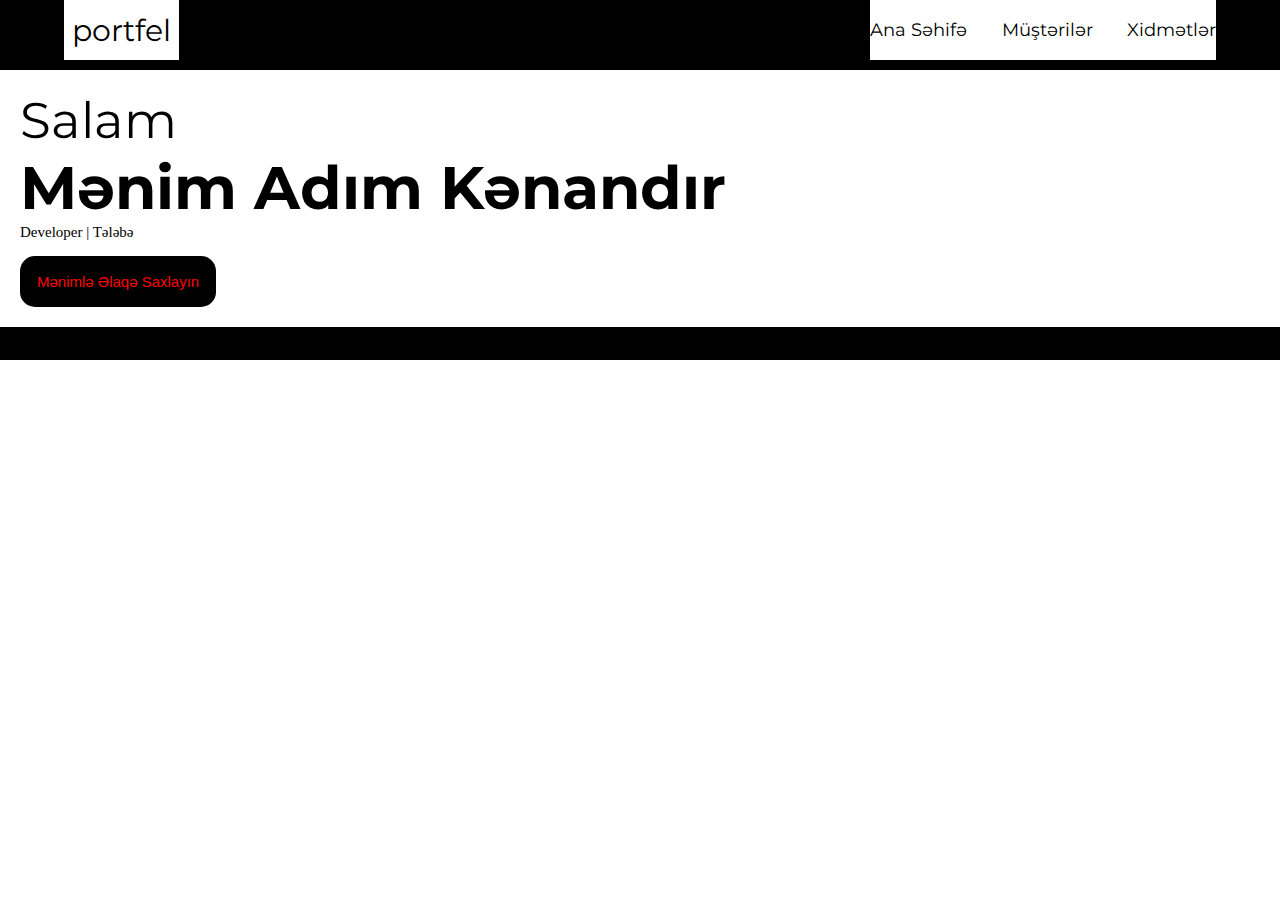
==== ana-səhifə.html @ b4ebdd86 "pankart" ====
<!DOCTYPE html>
<html lang="en">
<head>
    <meta charset="UTF-8">
    <meta name="viewport" content="width=device-width, initial-scale=1.0">
    <link rel="stylesheet" href="style.css">
    
    <title>MV</title>
</head>
<body>
  <!-- başlıq -->
  <header class="başlıq">
    <div class="logo">
        <p>portfel</p>
    </div>
    <div class="nav">
        <ul class="nav-list">
            <li><a href="ana-səhifə.html">Ana Səhifə</a></li>
            <li><a href="müştərilər.html">Müştərilər</a></li>
            <li><a href="xidmətlər.html">Xidmətlər</a></li>         
        </ul>
    </div>    
  </header>
  <!-- pankart -->
     <section class="pankart">
      <div class="detaylar">
        
        <p class="p1">
          Salam
        </p>
        <p class="p2">
          Mənim Adım Kənandır
        </p>
        <p class="p3">
        Developer | Tələbə
        </p>
        <button class="məs">
          Mənimlə Əlaqə Saxlayın
        </button>

        
      </div>
     </section>

</body>
</html>
---- style.css ----
@import url('https://fonts.googleapis.com/css2?family=Montserrat:wght@100;200;300;400;500;600;900&display=swap');


*{
    padding: 0;
    margin: 0;
    box-sizing: border-box;
}
            /* başlıq css */
.başlıq{
    width: 100%;
    display: flex; 
    background-color: black;
    padding-left: 5%;
    padding-right: 5%;
    justify-content: space-between;
}
.logo{
    width: 10%;
    height: 60px;
    background-color: white;
    display: flex;
    justify-content: center;
    align-items: center;
    font-family: 'Montserrat', sans-serif ;
    font-size: 30px;
}
.nav{
    width: 30%;
    height: 60px;
    background-color: white;
    text-align: center;
    
}
.nav-list {
    width: 100%;
    height: 60px;
    list-style: none;
    display: inline-flex;
    align-items: center;
    justify-content: space-between;
    text-decoration: none;
    font-family: 'Montserrat', sans-serif ;
    font-size: 18px;
}
.nav-list  li a{
text-decoration: none;
color: black;
}
.nav-list li:hover{
    background-color: red;
    width: 165px;
    margin: 15px;
    padding: 15px;
    border-radius: 10px;

}
         /* pankart css */
.pankart{
    width: 100%;
    height: 300px;
    background-color: black;
    padding-top: 10px;
    padding-bottom: 30px;
    
    
  
}   
.detaylar{
    width: 100%;
    padding: 20px;
    background-color: white;


}     
.p1{
    font-family: 'Montserrat', sans-serif ;
    font-size: 50px;
} 
.p2{
    font-family: 'Montserrat', sans-serif ;
    font-size: 60px;
    font-weight: 700;
}
.p3{
    font-size: 15px;
}
.məs{
    padding: 15px;
    font-size: 15px;
    color: red;
    background-color: black;
    margin-top: 15px;
    border: 2px solid black;
    border-radius: 15px;
    cursor: pointer;
}
.məs:hover{
    background-color: transparent;
    color: red;
}
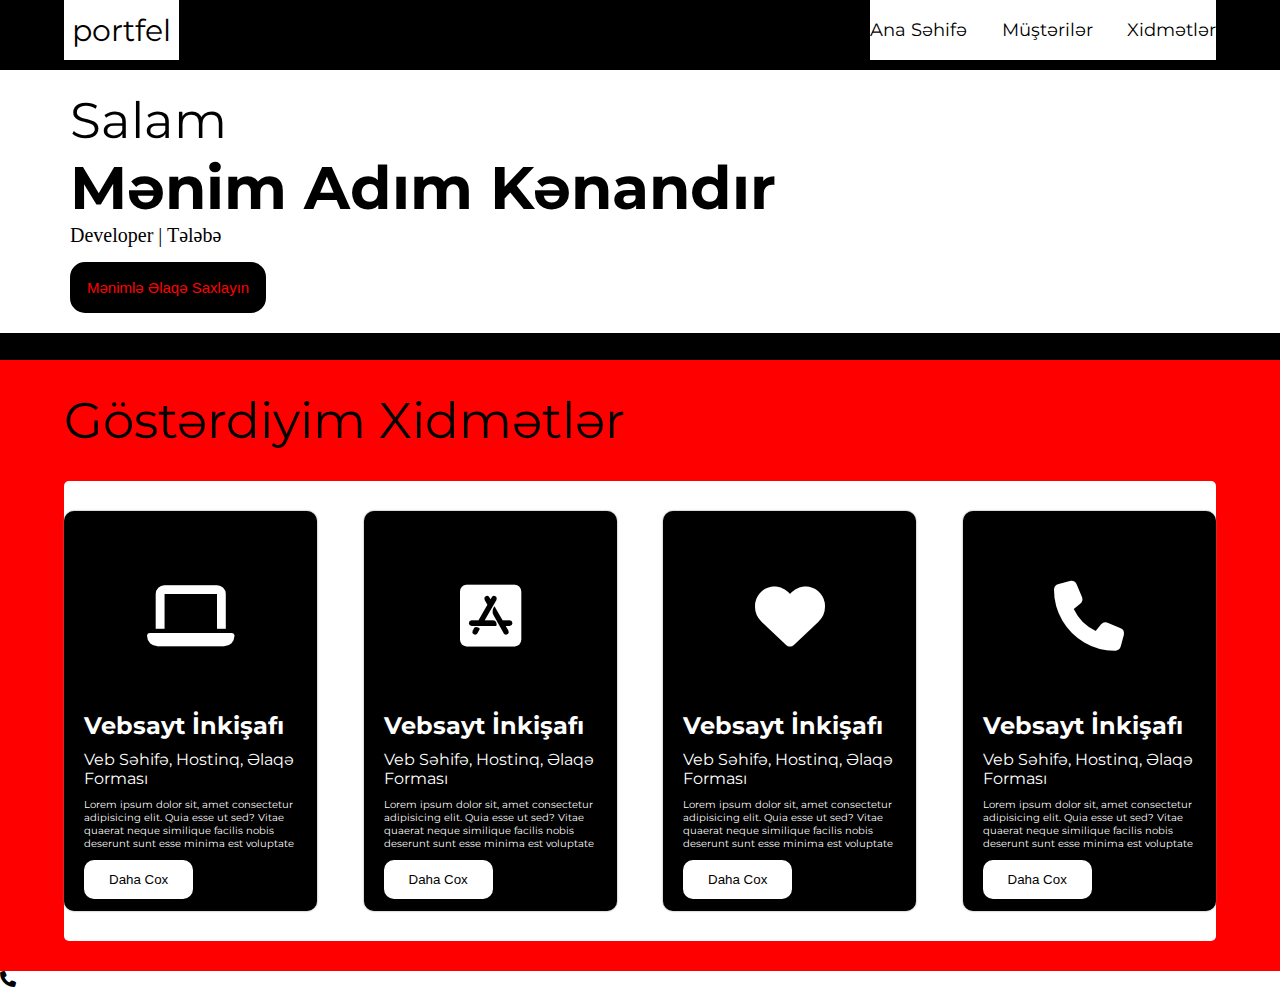
==== commit f9f55218: "ana səhifə" ====
--- a/ana-səhifə.html
+++ b/ana-səhifə.html
@@ -4,7 +4,7 @@
     <meta charset="UTF-8">
     <meta name="viewport" content="width=device-width, initial-scale=1.0">
     <link rel="stylesheet" href="style.css">
-    
+    <link rel="stylesheet" href="https://cdnjs.cloudflare.com/ajax/libs/font-awesome/6.4.2/css/all.min.css">
     <title>MV</title>
 </head>
 <body>
@@ -37,10 +37,39 @@
         <button class="məs">
           Mənimlə Əlaqə Saxlayın
         </button>
-
-        
       </div>
      </section>
-
+  <!-- xidmətlər -->
+      <section class="xidmətlər">
+         <h1 class="xid"> Göstərdiyim Xidmətlər </h1>
+         <div class="xidmət">
+          <div class="xidmətlər-2">
+            <i class="fa-solid fa-laptop ikon"></i>
+            <h2>Vebsayt İnkişafı</h2>
+            <p>Veb Səhifə, Hostinq, Əlaqə Forması</p>
+            <p class="xid-yazi">Lorem ipsum dolor sit, amet consectetur adipisicing elit. Quia esse ut sed? Vitae quaerat neque similique facilis nobis deserunt sunt esse minima est voluptate</p>
+            <button class="xid-but">Daha Cox</button>
+          </div>
+          <div class="xidmətlər-2">
+            <i class="fa-brands fa-app-store-ios ikon"></i>
+            <h2>Vebsayt İnkişafı</h2>
+            <p>Veb Səhifə, Hostinq, Əlaqə Forması</p>
+            <p class="xid-yazi">Lorem ipsum dolor sit, amet consectetur adipisicing elit. Quia esse ut sed? Vitae quaerat neque similique facilis nobis deserunt sunt esse minima est voluptate</p>
+            <button class="xid-but">Daha Cox</button></div>
+          <div class="xidmətlər-2">
+            <i class="fa-solid fa-heart ikon"></i>
+            <h2>Vebsayt İnkişafı</h2>
+            <p>Veb Səhifə, Hostinq, Əlaqə Forması</p>
+            <p class="xid-yazi">Lorem ipsum dolor sit, amet consectetur adipisicing elit. Quia esse ut sed? Vitae quaerat neque similique facilis nobis deserunt sunt esse minima est voluptate</p>
+            <button class="xid-but">Daha Cox</button>          </div>
+          <div class="xidmətlər-2">
+            <i class="fa-solid fa-phone ikon"></i>
+            <h2>Vebsayt İnkişafı</h2>
+            <p>Veb Səhifə, Hostinq, Əlaqə Forması</p>
+            <p class="xid-yazi">Lorem ipsum dolor sit, amet consectetur adipisicing elit. Quia esse ut sed? Vitae quaerat neque similique facilis nobis deserunt sunt esse minima est voluptate</p>
+            <button class="xid-but">Daha Cox</button></div>
+         </div>
+      </section>
+      <i class="fa-solid fa-phone"></i>
 </body>
 </html>--- a/style.css
+++ b/style.css
@@ -62,10 +62,7 @@
     height: 300px;
     background-color: black;
     padding-top: 10px;
-    padding-bottom: 30px;
-    
-    
-  
+    padding-bottom: 30px; 
 }   
 .detaylar{
     width: 100%;
@@ -77,14 +74,17 @@
 .p1{
     font-family: 'Montserrat', sans-serif ;
     font-size: 50px;
+    padding-left: 50px;
 } 
 .p2{
     font-family: 'Montserrat', sans-serif ;
     font-size: 60px;
     font-weight: 700;
+    padding-left: 50px;
 }
 .p3{
-    font-size: 15px;
+    font-size: 20px;
+    padding-left: 50px;
 }
 .məs{
     padding: 15px;
@@ -95,8 +95,61 @@
     border: 2px solid black;
     border-radius: 15px;
     cursor: pointer;
+    margin-left: 50px;
+    
 }
 .məs:hover{
     background-color: transparent;
     color: red;
 }
+   /* xidmətlər css */
+   
+   .xidmətlər{
+    width: 100%;
+    padding: 30px 5%;
+    background-color: red;
+   }
+   .xid{
+    font-family: 'Montserrat', sans-serif ;
+    font-size: 50px;
+    font-weight: 400;
+   }
+   .xidmət{
+    width: 100%;
+    padding: 30px 0px;
+    background-color: white;
+    border-radius: 5px;
+    margin-top: 30px;
+    display: flex;
+    column-gap: 4%;
+   }
+   .xidmətlər-2{
+    width: 22%;
+    height: 400px;
+    background-color: black;
+    display: flex;
+    flex-direction: column;
+    align-items: flex-start;
+    padding: 20px;
+    font-family: 'Montserrat', sans-serif ;
+    row-gap: 10px;
+    color: white;
+    box-shadow: 0 0 2px gray;
+    border-radius: 10px;
+   }
+   .ikon{
+    font-size: 70px;
+    padding: 50px;
+    align-self: center;
+    color: white;
+   }
+   .xid-yazi{
+    font-size: 10px;
+   }
+   .xid-but{
+    padding: 12px 25px;
+    background-color: white;
+    color: black;
+    border: none;
+    border-radius: 10px;
+   }
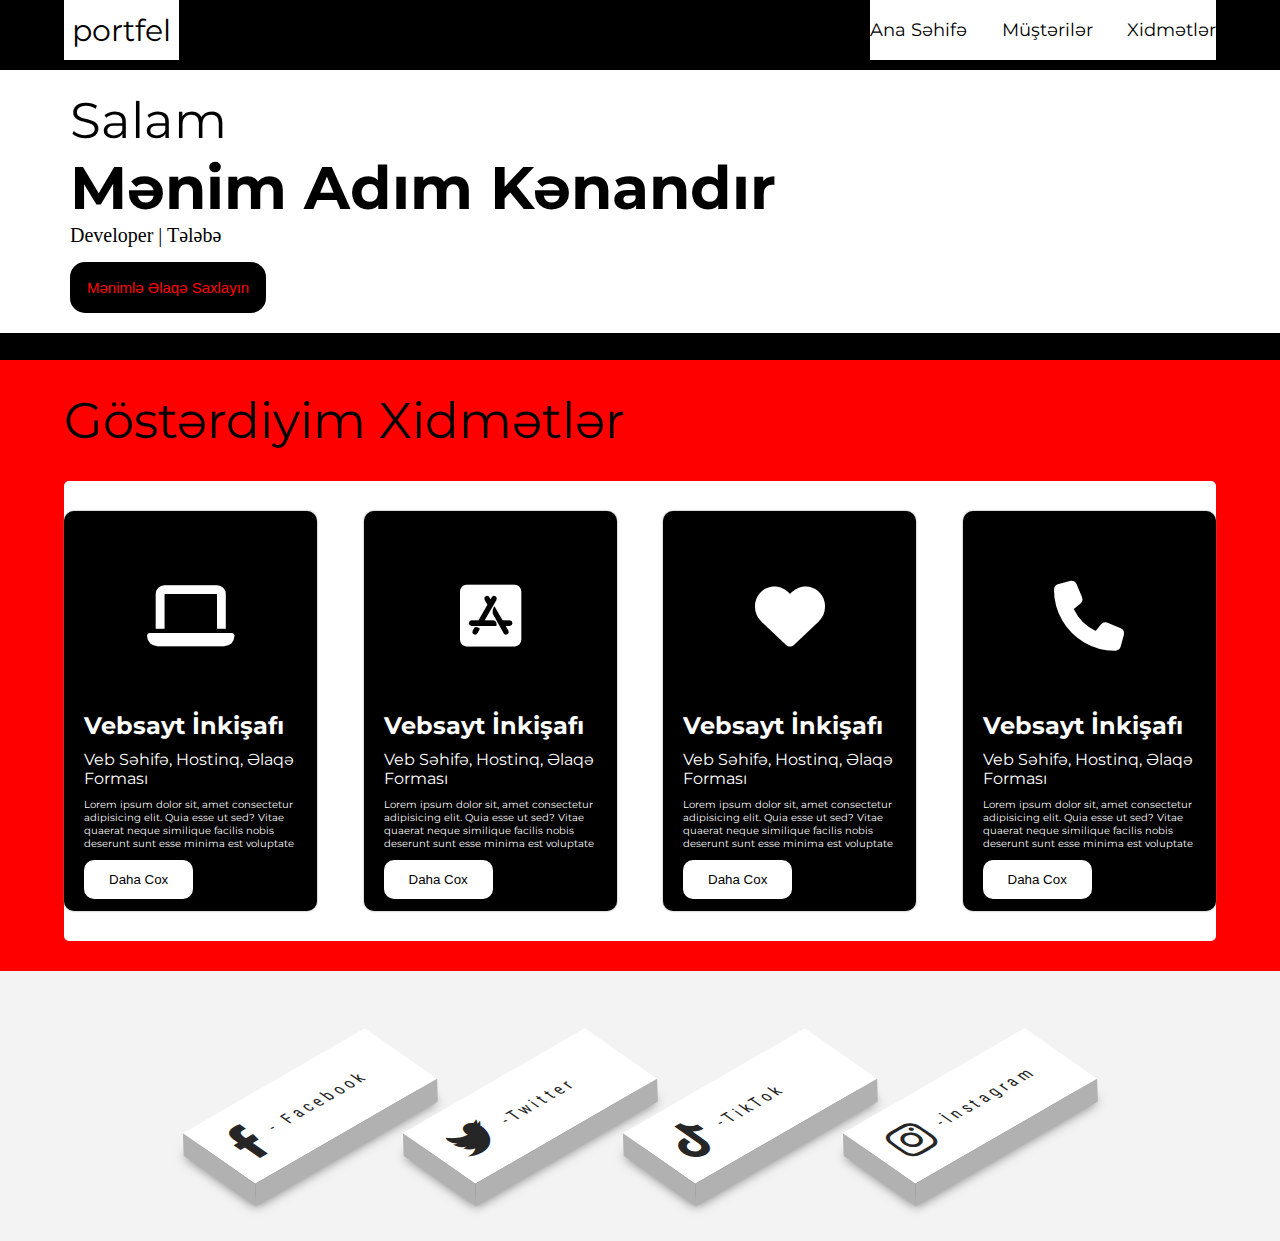
==== commit eebe6c9c: "fotter" ====
--- a/ana-səhifə.html
+++ b/ana-səhifə.html
@@ -70,6 +70,34 @@
             <button class="xid-but">Daha Cox</button></div>
          </div>
       </section>
-      <i class="fa-solid fa-phone"></i>
+       <div class="footer">
+        <ul>
+          <li>
+            <a href="#">
+              <i class="fa-brands fa-facebook-f"></i>
+              <span>- Facebook</span>
+            </a>
+          </li>
+          <li>
+            <a href="#">
+              <i class="fa-brands fa-twitter"></i>
+              <span>-Twitter</span>
+            </a>
+          </li>
+          <li>
+            <a href="#">
+              <i class="fa-brands fa-tiktok"></i>
+              <span>-TikTok</span>
+            </a>
+          </li>
+          <li>
+            <a href="https://instagram.com/mvkenann?utm_source=qr">
+              <i class="fa-brands fa-instagram"></i>
+              <span>-İnstagram</span>
+            </a>
+          </li>
+        </ul>
+
+       </div>
 </body>
 </html>--- a/style.css
+++ b/style.css
@@ -1,7 +1,10 @@
 
-  @import url('https://fonts.googleapis.com/css2?family=Montserrat:wght@100;200;300;400;500;600;900&display=swap');
-
-
+  @import url('https://fonts.googleapis.com/css2?family=Montserrat:wght@400;900&family=Source+Sans+3&display=swap');
+
+  
+  @import url('https://fonts.googleapis.com/css2?family=Roboto+Condensed:wght@300;400&display=swap');
+
+  @import url("https://use.fontawoseme.com/releases/v6.4.2/css/all.css");
 *{
     padding: 0;
     margin: 0;
@@ -153,3 +156,128 @@
     border: none;
     border-radius: 10px;
    }
+    /* footer */
+
+    .footer{
+        height: 30vh;
+        display: flex;
+        justify-content: center;
+        align-items: center;
+        margin: 0;
+        background: rgb(243, 243, 243)
+    }
+    .footer ul{
+        font-family: 'Roboto Condensed', sans-serif;
+        display: flex;
+     }
+    .footer ul li{
+        list-style: none;
+        margin: 0 5px;
+    }
+    .footer .fa-brands{
+        color: #262626;
+        font-size: 40px;
+        line-height: 80px;
+        transition: .5s;
+        padding-right: 14px;
+    }
+    .footer ul li a{
+        width: 210px;
+        height: 80px;
+        background: #fff;
+        text-decoration: none;
+        display: block;
+        text-align: left;
+        padding-left: 20px;
+        transform: rotate(-30deg) skew(25deg) translate(0, 0);
+        box-shadow: -20px 20px 10px #00000080;
+    }
+    .footer ul li a span{
+        color: #262626;
+        padding: 0;
+        margin: 0;
+        position: absolute;
+        top: 30px;
+        letter-spacing: 4px;
+        transition: .5s;
+    }
+    .footer ul li a:before{
+        content: '';
+        position: absolute;
+        height: 100%;
+        width: 20px;
+        background: #b1b1b1;
+        top: 10px;
+        left: -20px;
+        transform: rotate(0deg) skewY(-45deg);
+    } 
+    .footer ul li a:after{
+        content: '';
+        position: absolute;
+        height: 20px;
+        width: 100%;
+        background: #b1b1b1;
+        bottom: -20px;
+        left: -10px;
+        transform: rotate(0deg) skewX(-45deg);
+    }
+    .footer ul li a:hover{
+        transform: rotate(-30deg) skew(25deg) translate(20px, -15px);
+        box-shadow: -50px 50px 50px #00000080;  
+    }
+    .footer ul li:hover .fa-brands,
+    .footer ul li:hover span{
+        color: #fff;
+    }
+    .footer ul li:hover:nth-child(1){
+        & a {
+            background: #3b5998;
+
+            &::before {
+                background: #365492;
+            }
+           &::after {
+            background: #4a69ad;
+           }
+        }
+    }
+    .footer ul li:hover:nth-child(2){
+        & a {
+            background: #00aced;
+
+            &::before {
+                background: #097aa5;
+            }
+            &::after {
+                background: #53b9e0;
+            }
+        }
+    }
+    .footer ul li:hover:nth-child(3){
+        & a {
+            background: #dd4b39;
+
+            &::before {
+                background: #b33a2b;
+            }
+            &::after {
+                background: #b33a2b;
+            }
+        }
+    }
+    .footer ul li:hover:nth-child(4){
+        & a {
+            background: #e4405f;
+
+            &::before {
+                background: #d81c3f;
+            }
+            &::after {
+                background: #e46880;
+            }
+        }
+    } 
+
+    
+
+
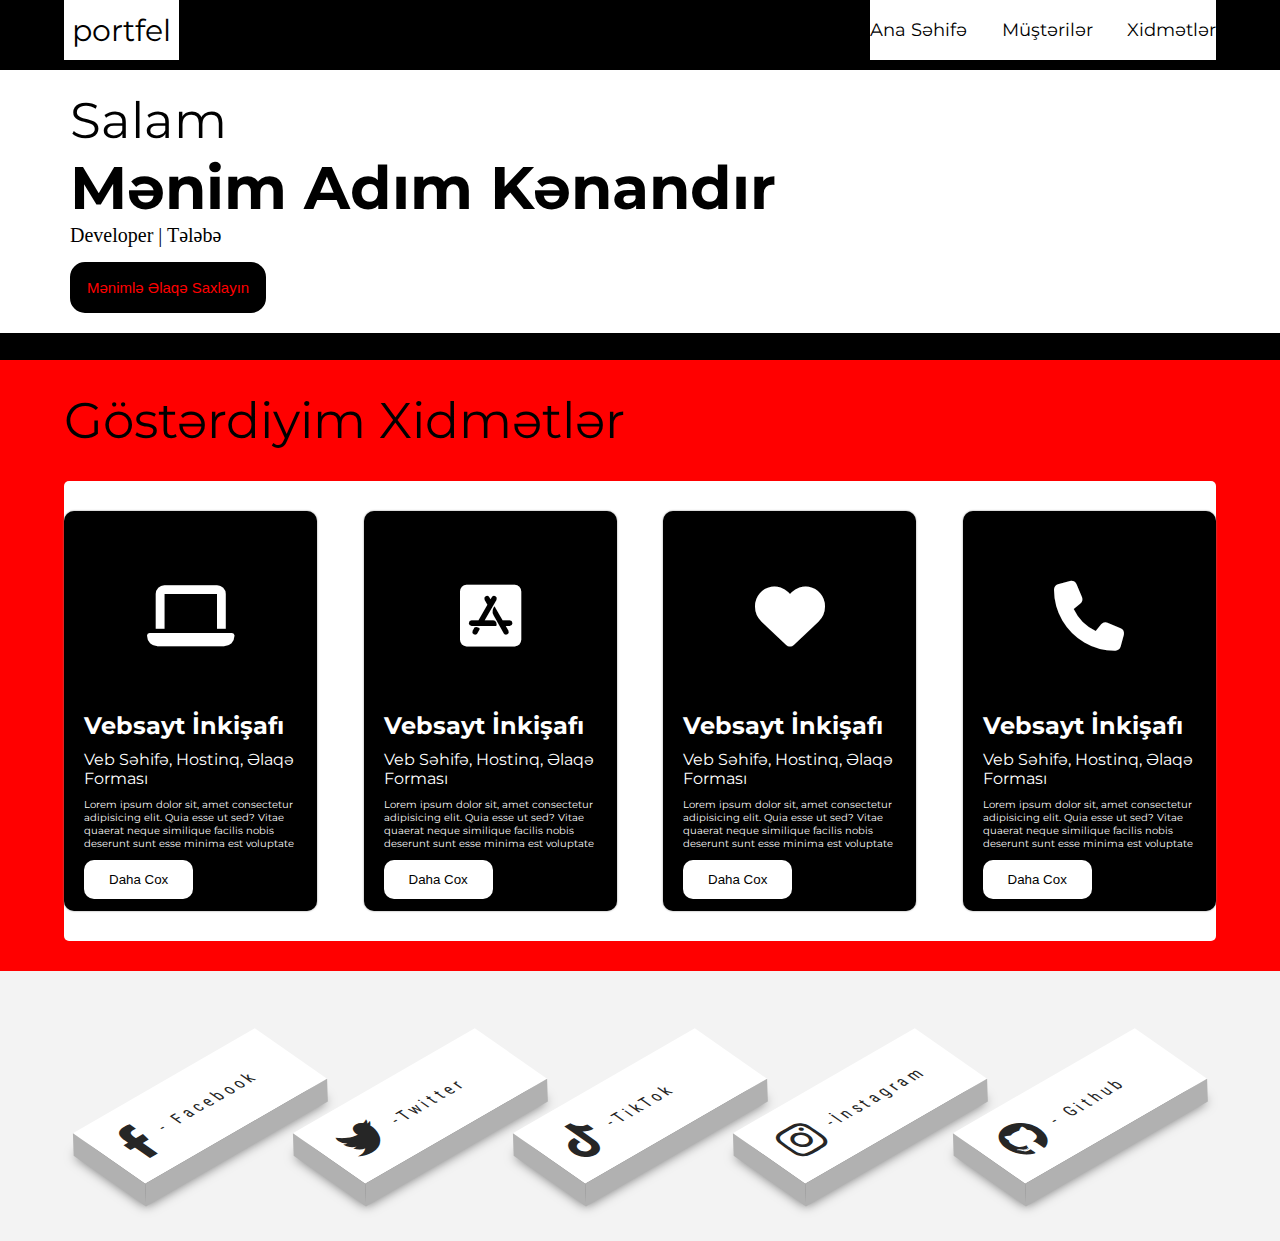
==== commit ceed3df4: "şərhlər" ====
--- a/ana-səhifə.html
+++ b/ana-səhifə.html
@@ -34,8 +34,10 @@
         <p class="p3">
         Developer | Tələbə
         </p>
-        <button class="məs">
+        <button class="məs"><a href="əlaqə.html">
           Mənimlə Əlaqə Saxlayın
+        </a>
+          
         </button>
       </div>
      </section>
@@ -70,30 +72,37 @@
             <button class="xid-but">Daha Cox</button></div>
          </div>
       </section>
+      <!-- footer -->
        <div class="footer">
         <ul>
           <li>
-            <a href="#">
+            <a href="https://www.facebook.com/share/9L6mnwxdz5VGcdsw/" target="_blank">
               <i class="fa-brands fa-facebook-f"></i>
               <span>- Facebook</span>
             </a>
           </li>
           <li>
-            <a href="#">
+            <a href="https://x.com/mvkenann?s=11&t=ULln_0C2j1e_IY7mRx7uuA" target="_blank">
               <i class="fa-brands fa-twitter"></i>
               <span>-Twitter</span>
             </a>
           </li>
           <li>
-            <a href="#">
+            <a href="https://www.tiktok.com/@mvkenan?_t=8hdkQ5ZjBTk&_r=1 " target="_blank">
               <i class="fa-brands fa-tiktok"></i>
               <span>-TikTok</span>
             </a>
           </li>
           <li>
-            <a href="https://instagram.com/mvkenann?utm_source=qr">
+            <a href="https://instagram.com/mvkenann?utm_source=qr" target="_blank">
               <i class="fa-brands fa-instagram"></i>
               <span>-İnstagram</span>
+            </a>
+          </li>
+          <li>
+            <a href="https://github.com/mvkenan" target="_blank">
+              <i class="fa-brands fa-github"></i>
+              <span>- Github</span>
             </a>
           </li>
         </ul>
--- a/style.css
+++ b/style.css
@@ -5,6 +5,9 @@
   @import url('https://fonts.googleapis.com/css2?family=Roboto+Condensed:wght@300;400&display=swap');
 
   @import url("https://use.fontawoseme.com/releases/v6.4.2/css/all.css");
+
+  @import url('https://fonts.googleapis.com/css2?family=Poppins:wght@200;300;400;500;600;700;800;900&display=swap');
+
 *{
     padding: 0;
     margin: 0;
@@ -92,7 +95,6 @@
 .məs{
     padding: 15px;
     font-size: 15px;
-    color: red;
     background-color: black;
     margin-top: 15px;
     border: 2px solid black;
@@ -100,6 +102,10 @@
     cursor: pointer;
     margin-left: 50px;
     
+}
+.məs a{
+    text-decoration: none;
+    color: red;
 }
 .məs:hover{
     background-color: transparent;
@@ -261,7 +267,7 @@
                 background: #b33a2b;
             }
             &::after {
-                background: #b33a2b;
+                background: #9a3f33;
             }
         }
     }
@@ -276,8 +282,214 @@
                 background: #e46880;
             }
         }
-    } 
+    }
+    .footer ul li:hover:nth-child(5){
+        & a {
+            background: #0c0c0c;
+
+            &::before {
+                background: #000000;
+            }
+            &::after {
+                background: #151515;
+            }
+        }
+    }
+    /*əlaqə-main */
+    .əlaqə-main{
+        font-family: 'Poppins', sans-serif;
+    }
+    .əlaqə{
+        position: relative;
+        min-height: 100vh;
+        padding: 50px 100px;
+        display: flex;
+        justify-content: center;
+        align-items: center;
+        flex-direction: column;
+        background: url(img/əlaqəbg.avif);
+        background-size: cover;
+    }
+    .əlaqə .məzmun{
+        max-width: 800px;
+        text-align: center;
+
+    }
+    .əlaqə .məzmun h2{
+        font-size: 36px;
+        font-weight: 500;
+        color: #fff;
+    }
+    .əlaqə .məzmun p{
+        
+        font-weight: 300;
+        color: #fff;
+    }
+    .əlaqə-main .container{
+        width: 100%;
+        display: flex;
+        justify-content: center;
+        align-items: center;
+        margin-top: 30px;
+
+    }
+    .əlaqə-main .container .əlaqəinfo{
+        width: 50%;
+        display: flex;
+        flex-direction: column;
+
+    }
+    .əlaqə-main .container .əlaqəinfo .box{
+        position: relative;
+        padding: 20px 0;
+        display: flex;
+    }
+    .əlaqə-main .container .əlaqəinfo .box .əlaqə-ikon{
+        min-width: 60px;
+        height: 60px;
+        background: #fff;
+        display: flex;
+        justify-content: center;
+        align-items: center;
+        border-radius: 50%;
+        font-size: 22px;
+    }
+    .əlaqə-main .container .əlaqəinfo .box .əlaqə-yazı{
+        display: flex;
+        margin-left: 20px;
+        font-size: 16px;
+        color: #fff;
+        flex-direction: column;
+        font-weight: 300;
+    }
+    .əlaqə-main .container .əlaqəinfo .box .əlaqə-yazı h3{
+        font-weight: 500;
+        color: #00bcd4;
+    }
+    .əlaqə-form{
+        width: 40%;
+        padding: 40px;
+        background: #fff;        
+    }
+    .əlaqə-form h2{
+        font-size: 30px;
+        color: #333;
+        font-weight: 500;
+        
+    }
+    .əlaqə-form .inputbox{
+        position: relative;
+        width: 100%;
+        margin-top: 10px;       
+    }
+    .əlaqə-form .inputbox input, 
+    .əlaqə-form .inputbox textarea{
+        width: 100%;
+        padding: 5px 0;
+        font-size: 16px;
+        margin: 10px 0;
+        border: none;
+        border-bottom: 2px solid #333;
+        outline: none;
+        resize: none;
+    }
+    .əlaqə-form .inputbox span{
+        position: absolute;
+        left: 0;
+        padding: 5px 0;
+        font-size: 16px;
+        margin: 10px 0;
+        pointer-events: none;
+        transition: 0.5s;
+        color: #666;
+    }
+    .əlaqə-form .inputbox input:focus ~ span,
+    .əlaqə-form .inputbox input:valid ~ span,
+    .əlaqə-form .inputbox textarea:focus ~ span,
+    .əlaqə-form .inputbox textarea:valid ~ span{
+        color: #e91e63;
+        font-size: 12px;
+        transform: translateY(-20px);
+    }
+    .əlaqə-form .inputbox input[type="submit"]{
+        width: 100px;
+        background: #00bcd4;
+        color: #fff;
+        border: none;
+        cursor: pointer;
+        padding: 10px;
+        font-size: 18px;
+        
+    }
+    /* müstəri */
+    .müstəri-main{
+        font-family: 'Montserrat', sans-serif ;
+    }
+    .müstəri-main .şərhlər{
+        padding: 40px 0;
+        background: #f1f1f1;
+        color: #434343;
+        text-align: center;
+
+    }
+    .müstəri-main .inner{
+        max-width: 1200px;
+        margin: auto;
+        overflow: hidden;
+        padding: 0 20px;
+
+    }
+    .müstəri-main .border{
+        width: 160px;
+        height: 5px;
+        background: #6ab04c;
+        margin: 26px auto;
+
+    }
+    .müstəri-main .row{
+        display: flex;
+        flex-wrap: wrap;
+        justify-content: center;
+
+    }
+    .müstəri-main .col{
+        flex: 33.33%;
+        max-width: 33.33%;
+        box-sizing: border-box;
+        padding: 15px;
+
+    }
+    .müstəri-main .şərh{
+        background: #fff;
+        padding: 30px;
+        
+    }
+    .müstəri-main .şərh img{
+        width: 100px;
+        height: 100px;
+        border-radius: 50%;
+
+
+    }
+    .müstəri-main .ad{
+        font-size: 20px;
+        text-transform: uppercase;
+        margin: 20px 0;
+    }
+    .müstəri-main .ulduzlar{
+        color: #6ab04c;
+        margin-bottom: 20px;
+        
+    }
+
+
 
     
 
 
+
+
+
+
+
+
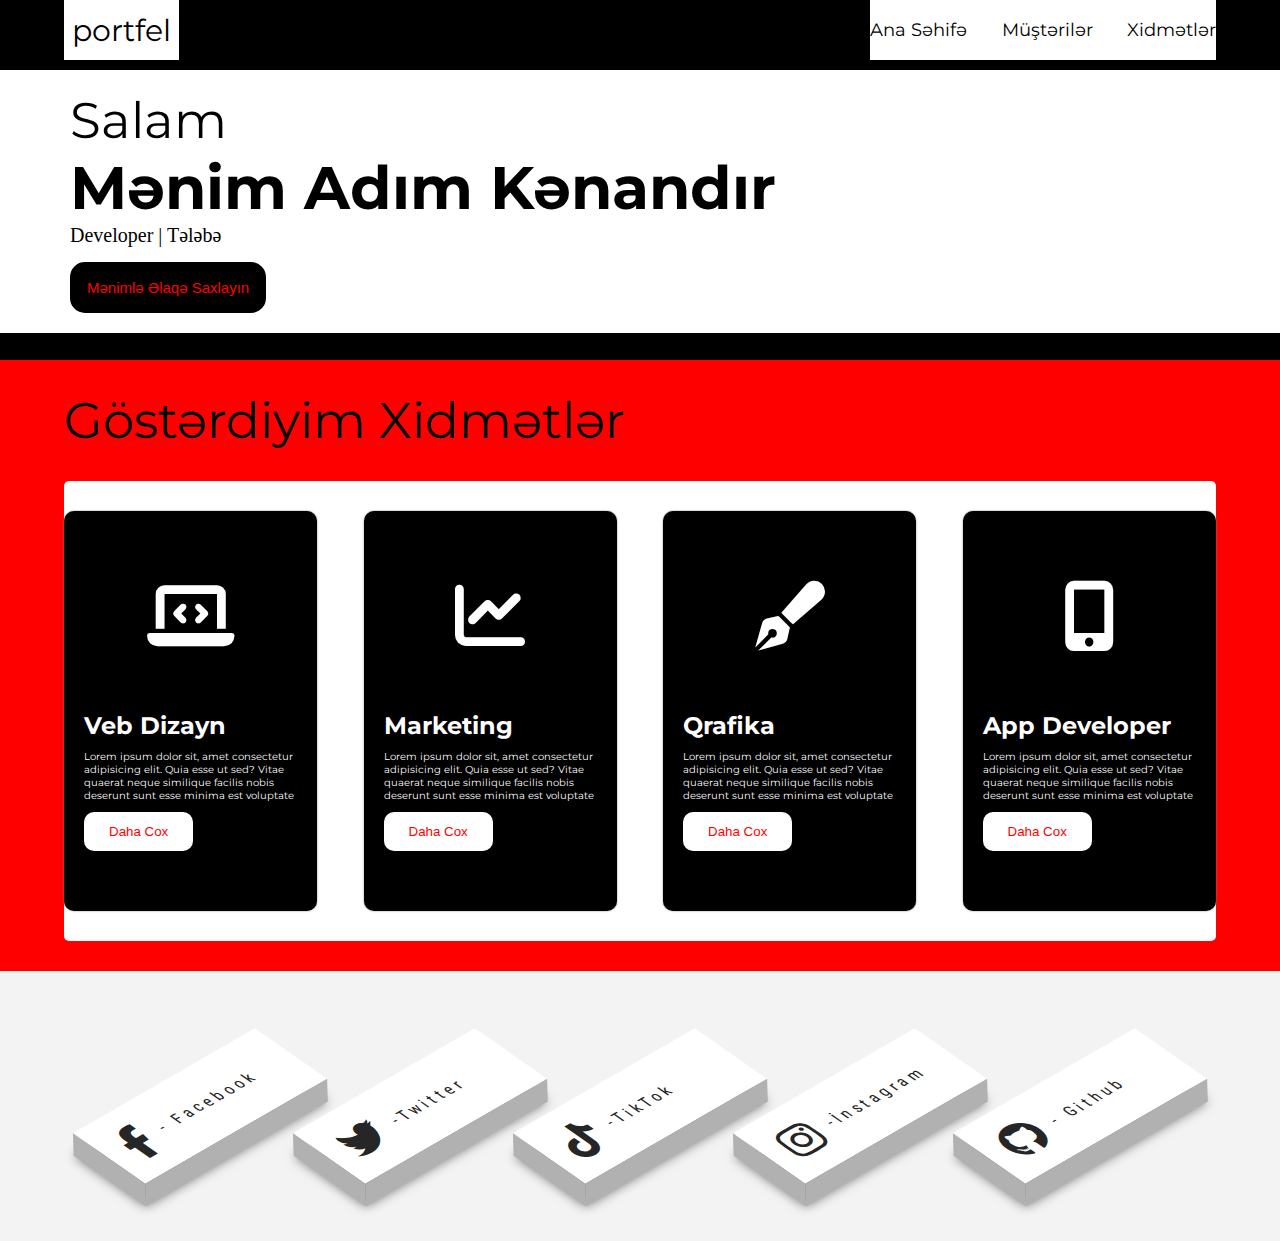
==== commit 8a2ca698: "sonnn" ====
--- a/ana-səhifə.html
+++ b/ana-səhifə.html
@@ -46,30 +46,26 @@
          <h1 class="xid"> Göstərdiyim Xidmətlər </h1>
          <div class="xidmət">
           <div class="xidmətlər-2">
-            <i class="fa-solid fa-laptop ikon"></i>
-            <h2>Vebsayt İnkişafı</h2>
-            <p>Veb Səhifə, Hostinq, Əlaqə Forması</p>
+            <i class="fa-solid fa-laptop-code ikon"></i>
+            <h2>Veb Dizayn</h2>
             <p class="xid-yazi">Lorem ipsum dolor sit, amet consectetur adipisicing elit. Quia esse ut sed? Vitae quaerat neque similique facilis nobis deserunt sunt esse minima est voluptate</p>
-            <button class="xid-but">Daha Cox</button>
+            <button class="xid-but"><a href="xidmətlər.html">Daha Cox</a></button>
           </div>
           <div class="xidmətlər-2">
-            <i class="fa-brands fa-app-store-ios ikon"></i>
-            <h2>Vebsayt İnkişafı</h2>
-            <p>Veb Səhifə, Hostinq, Əlaqə Forması</p>
+            <i class="fa-solid fa-chart-line ikon"></i>
+            <h2>Marketing</h2>
             <p class="xid-yazi">Lorem ipsum dolor sit, amet consectetur adipisicing elit. Quia esse ut sed? Vitae quaerat neque similique facilis nobis deserunt sunt esse minima est voluptate</p>
-            <button class="xid-but">Daha Cox</button></div>
+            <button class="xid-but"><a href="xidmətlər.html">Daha Cox</a></button></div>
           <div class="xidmətlər-2">
-            <i class="fa-solid fa-heart ikon"></i>
-            <h2>Vebsayt İnkişafı</h2>
-            <p>Veb Səhifə, Hostinq, Əlaqə Forması</p>
+            <i class="fa-solid fa-pen-fancy ikon"></i>
+            <h2>Qrafika</h2>
             <p class="xid-yazi">Lorem ipsum dolor sit, amet consectetur adipisicing elit. Quia esse ut sed? Vitae quaerat neque similique facilis nobis deserunt sunt esse minima est voluptate</p>
-            <button class="xid-but">Daha Cox</button>          </div>
+            <button class="xid-but"><a href="xidmətlər.html">Daha Cox</a></button>          </div>
           <div class="xidmətlər-2">
-            <i class="fa-solid fa-phone ikon"></i>
-            <h2>Vebsayt İnkişafı</h2>
-            <p>Veb Səhifə, Hostinq, Əlaqə Forması</p>
+            <i class="fas fa-mobile-alt ikon"></i>
+            <h2>App Developer</h2>
             <p class="xid-yazi">Lorem ipsum dolor sit, amet consectetur adipisicing elit. Quia esse ut sed? Vitae quaerat neque similique facilis nobis deserunt sunt esse minima est voluptate</p>
-            <button class="xid-but">Daha Cox</button></div>
+            <button class="xid-but"><a href="xidmətlər.html">Daha Cox</a></button></div>
          </div>
       </section>
       <!-- footer -->
--- a/style.css
+++ b/style.css
@@ -161,6 +161,10 @@
     color: black;
     border: none;
     border-radius: 10px;
+   }
+   .xid-but a{
+    text-decoration: none;
+    color: red;
    }
     /* footer */
 
@@ -479,8 +483,67 @@
     .müstəri-main .ulduzlar{
         color: #6ab04c;
         margin-bottom: 20px;
-        
-    }
+
+    }
+    /* xidmət main */
+    .xidmət-main{
+        font-family: 'Poppins', sans-serif;
+    }
+    .xidmət-main .xidmət-container{
+        width: 100%;
+        height: 100vh;
+        padding: 0 8%;
+    }
+    .xidmət-main .xidmət-container h1{
+        text-align: center;
+        padding-top: 10%;
+        margin-bottom: 60px;
+        font-weight: 600;
+        position: relative;
+    }
+    .xidmət-main .xidmət-container h1::after{
+        content: '';
+        background: red;
+        width: 100px;
+        height: 5px;
+        position: absolute;
+        bottom: -5px;
+        left: 50%;
+        transform: translateX(-50%);
+    }
+    .xidmət-main .xidmət-row{
+        display: grid;
+        grid-template-columns: repeat(auto-fit, minmax(250px, 1fr));
+        grid-gap: 30px;
+    }
+    .xidmət-main .xidmət-2{
+        text-align: center;
+        padding: 25px 10px;
+        border-radius: 5px;
+        font-size: 14px;
+        cursor: pointer;
+        background: transparent;
+        transition: transform 0.5s, background 0.5s;
+    }
+    .xidmət-main .xidmət-2 i{
+        font-size: 40px;
+        margin-bottom: 10px;
+        color: red;
+    }
+    .xidmət-main .xidmət-2 h2{
+        font-weight: 600;
+        margin-bottom: 8px;
+
+    }
+    .xidmət-main .xidmət-2:hover{
+        background: red;
+        color: #fff;
+        transform: scale(1.05);
+    }
+    .xidmət-main .xidmət-2:hover i{
+        color: #fff;
+    }
+
 
 
 
